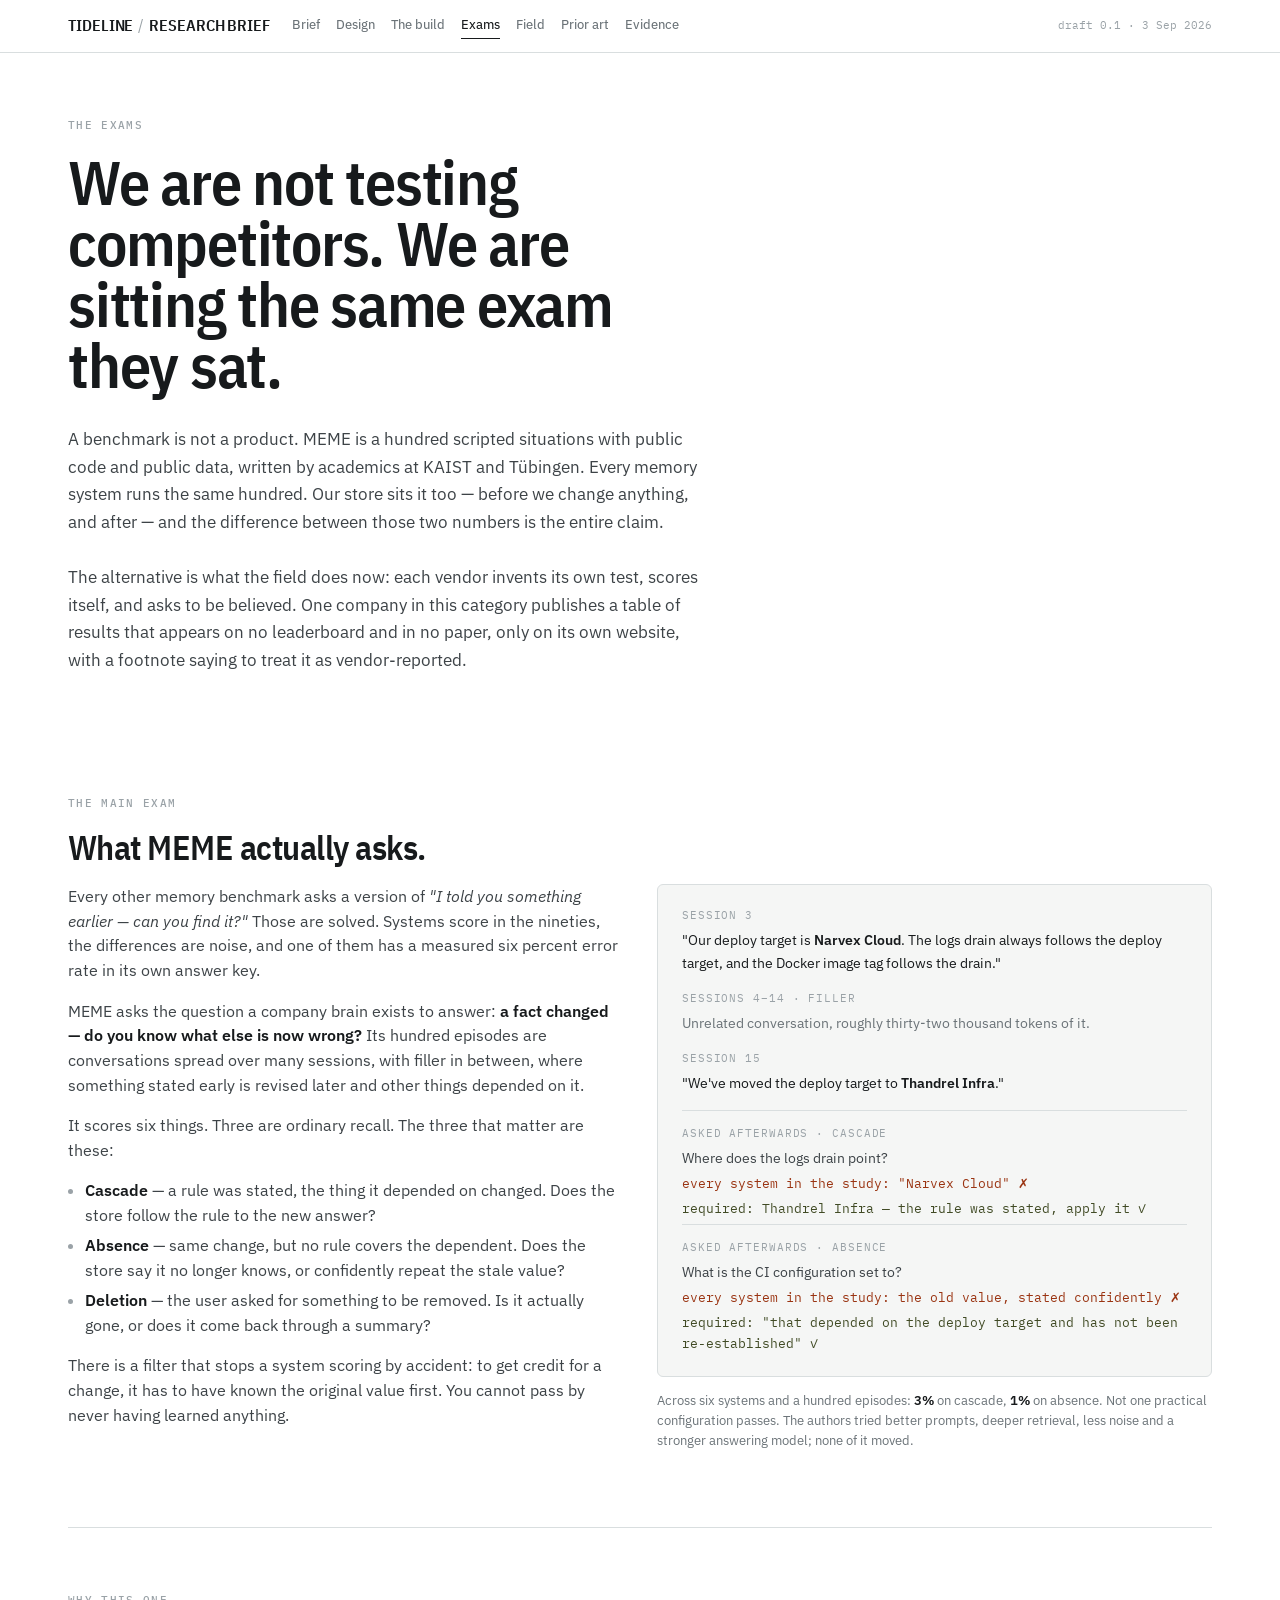
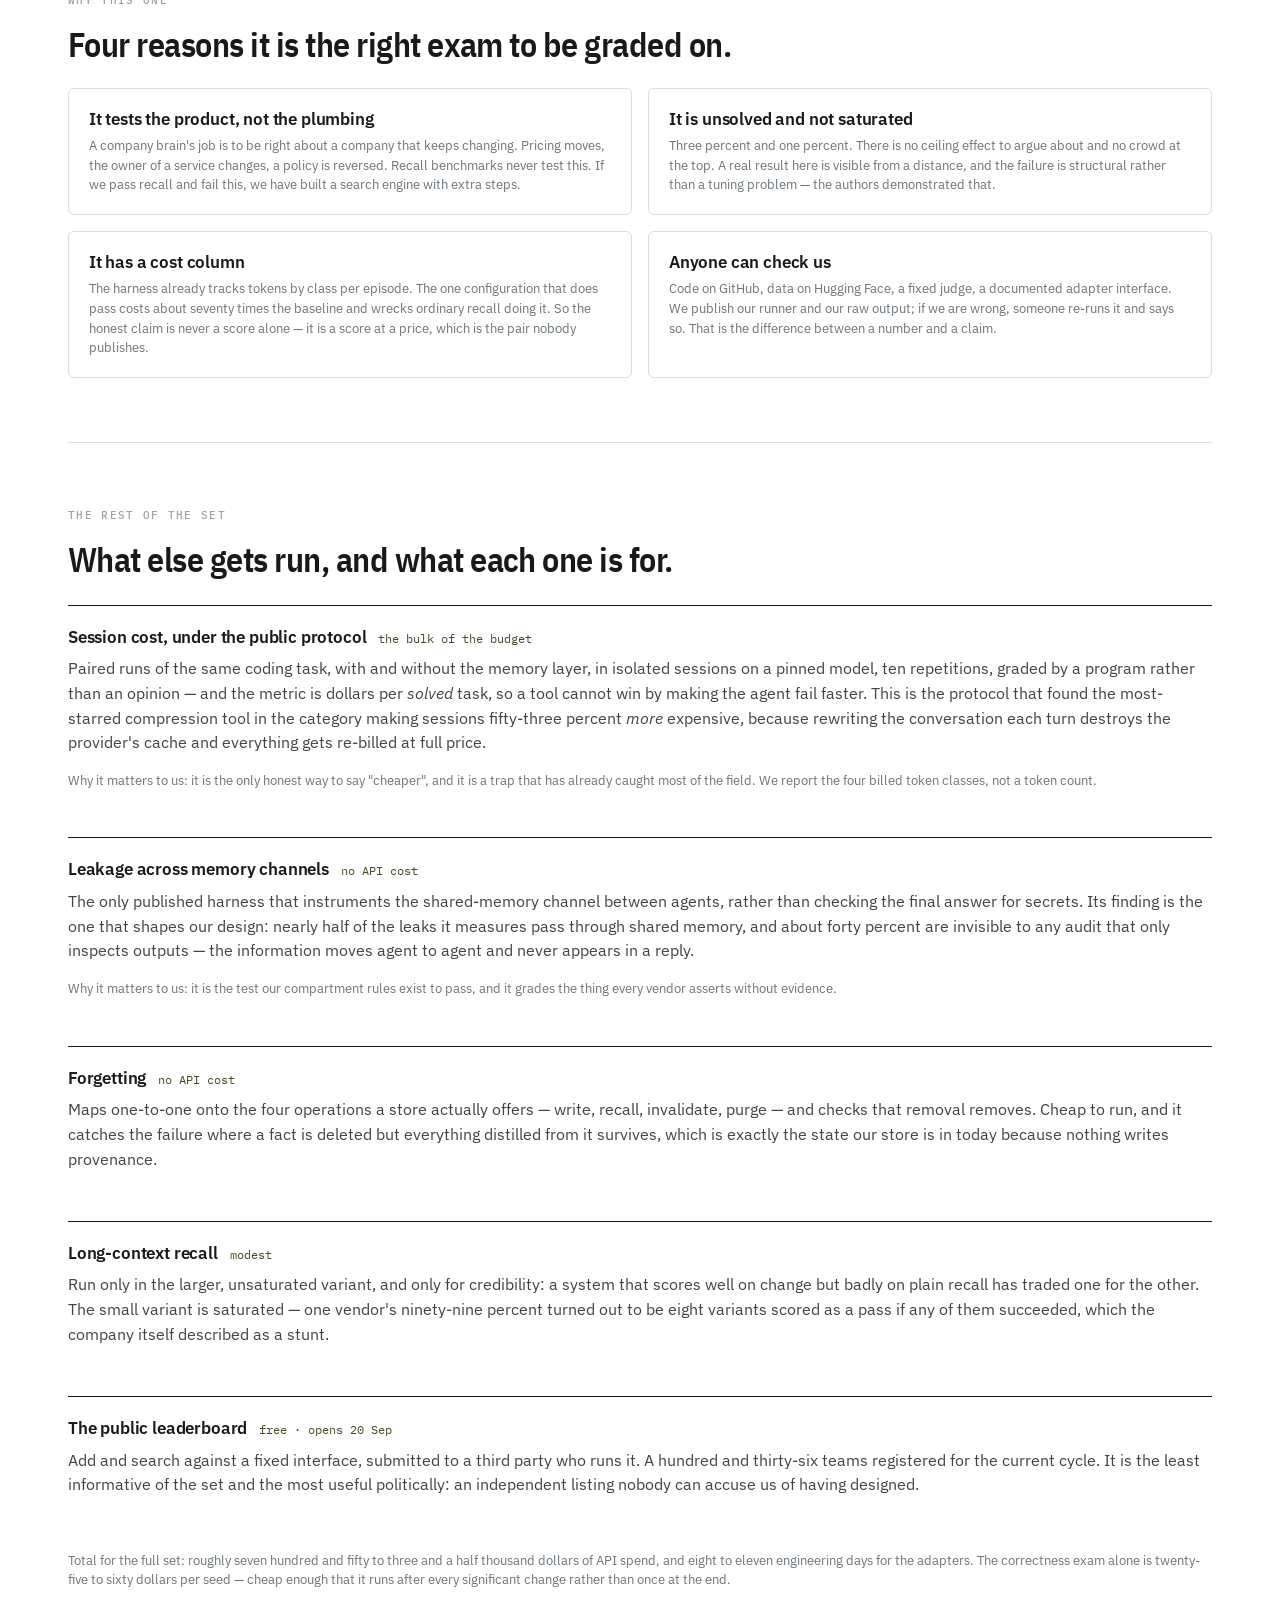
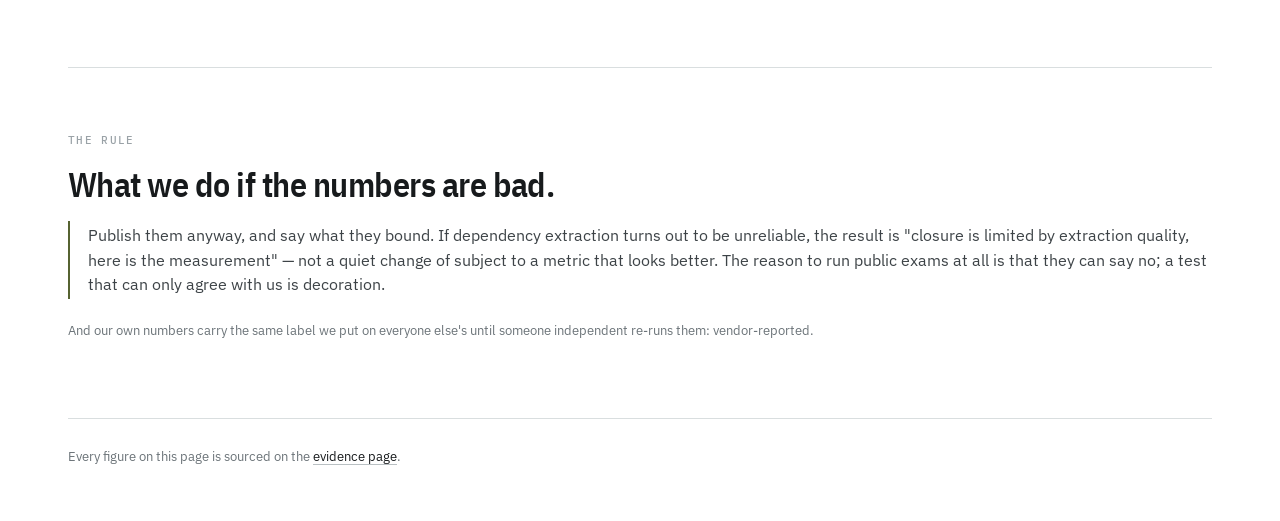
==== benchmarks.html @ a805fbaa "Put the whole research on the site, and lead with what we build The brief was one page of plan point" ====
<!doctype html>
<html lang="en">
<head>
<meta charset="utf-8" />
<meta name="viewport" content="width=device-width,initial-scale=1" />
<meta name="color-scheme" content="light" />
<title>Tideline — The exams</title>
<link rel="preconnect" href="https://fonts.googleapis.com">
<link rel="preconnect" href="https://fonts.gstatic.com" crossorigin>
<link href="https://fonts.googleapis.com/css2?family=IBM+Plex+Sans+Condensed:wght@500;600&family=IBM+Plex+Sans:wght@400;450;500;600&family=IBM+Plex+Mono:wght@400;500&display=swap" rel="stylesheet">
<link rel="stylesheet" href="assets/brief.css">
<style>
  .hero { padding: 64px 0 40px; }
  .hero h1 { max-width: 20ch; }
  .episode { background: var(--sunk); border: 1px solid var(--line); border-radius: var(--radius);
    padding: 22px 24px; font-size: .9rem; }
  .episode .t { font-family: var(--font-mono); font-size: .7rem; color: var(--ink-faint);
    letter-spacing: .08em; text-transform: uppercase; margin-bottom: 3px; }
  .episode .said { color: var(--ink); margin: 0 0 16px; }
  .episode .said b { font-weight: 600; }
  .episode .q { border-top: 1px solid var(--line); padding-top: 14px; margin-top: 4px; }
  .episode .ans { font-family: var(--font-mono); font-size: .8rem; margin: 5px 0 0; }
  .episode .bad { color: #9a3412; }
  .episode .good { color: var(--kelp-dk); }
  .exam { border-top: 1px solid var(--ink); padding: 20px 0 8px; margin-top: 26px; }
  .exam .hdr { display: flex; gap: 12px; align-items: baseline; flex-wrap: wrap; margin-bottom: 8px; }
  .exam .hdr h3 { margin: 0; }
  .exam .hdr .cost { font-family: var(--font-mono); font-size: .72rem; color: var(--kelp-dk); }
  .split { display: grid; grid-template-columns: 1fr 1fr; gap: 34px; }
  @media (max-width: 860px) { .split { grid-template-columns: 1fr; gap: 22px; } }
</style>
</head>
<body>

<header class="masthead">
  <div class="masthead-in">
    <span class="mark"><a href="index.html">Tideline <span class="dot">/</span> Research brief</a></span>
    <nav>
      <a href="index.html">Brief</a>
      <a href="protocol.html">Design</a>
      <a href="build.html">The build</a>
      <a href="benchmarks.html" aria-current="page">Exams</a>
      <a href="landscape.html">Field</a>
      <a href="prior-art.html">Prior art</a>
      <a href="evidence.html">Evidence</a>
    </nav>
    <span class="spacer"></span>
    <span class="stamp">draft 0.1 · 3 Sep 2026</span>
  </div>
</header>

<div class="wrap">

  <section class="hero" style="border-bottom:0">
    <p class="eyebrow">The exams</p>
    <h1>We are not testing competitors. We are sitting the same exam they sat.</h1>
    <p class="lede">A benchmark is not a product. MEME is a hundred scripted situations with public code and
      public data, written by academics at KAIST and Tübingen. Every memory system runs the same hundred. Our
      store sits it too — before we change anything, and after — and the difference between those two numbers
      is the entire claim.<br><br>
      The alternative is what the field does now: each vendor invents its own test, scores itself, and asks to
      be believed. One company in this category publishes a table of results that appears on no leaderboard and
      in no paper, only on its own website, with a footnote saying to treat it as vendor-reported.</p>
  </section>

  <section id="meme">
    <p class="eyebrow">The main exam</p>
    <h2>What MEME actually asks.</h2>
    <div class="split">
      <div>
        <p>Every other memory benchmark asks a version of <em>"I told you something earlier — can you find it?"</em>
          Those are solved. Systems score in the nineties, the differences are noise, and one of them has a
          measured six percent error rate in its own answer key.</p>
        <p>MEME asks the question a company brain exists to answer: <strong>a fact changed — do you know what
          else is now wrong?</strong> Its hundred episodes are conversations spread over many sessions, with
          filler in between, where something stated early is revised later and other things depended on it.</p>
        <p>It scores six things. Three are ordinary recall. The three that matter are these:</p>
        <ul class="tight">
          <li><strong>Cascade</strong> — a rule was stated, the thing it depended on changed. Does the store
            follow the rule to the new answer?</li>
          <li><strong>Absence</strong> — same change, but no rule covers the dependent. Does the store say it no
            longer knows, or confidently repeat the stale value?</li>
          <li><strong>Deletion</strong> — the user asked for something to be removed. Is it actually gone, or
            does it come back through a summary?</li>
        </ul>
        <p>There is a filter that stops a system scoring by accident: to get credit for a change, it has to have
          known the original value first. You cannot pass by never having learned anything.</p>
      </div>
      <div>
        <div class="episode">
          <p class="t">Session 3</p>
          <p class="said">"Our deploy target is <b>Narvex Cloud</b>. The logs drain always follows the deploy
            target, and the Docker image tag follows the drain."</p>
          <p class="t">Sessions 4–14 · filler</p>
          <p class="said" style="color:var(--ink-mute)">Unrelated conversation, roughly thirty-two thousand
            tokens of it.</p>
          <p class="t">Session 15</p>
          <p class="said">"We've moved the deploy target to <b>Thandrel Infra</b>."</p>
          <div class="q">
            <p class="t">Asked afterwards · cascade</p>
            <p style="margin:0">Where does the logs drain point?</p>
            <p class="ans bad">every system in the study: "Narvex Cloud" ✗</p>
            <p class="ans good">required: Thandrel Infra — the rule was stated, apply it ✓</p>
          </div>
          <div class="q">
            <p class="t">Asked afterwards · absence</p>
            <p style="margin:0">What is the CI configuration set to?</p>
            <p class="ans bad">every system in the study: the old value, stated confidently ✗</p>
            <p class="ans good">required: "that depended on the deploy target and has not been
              re-established" ✓</p>
          </div>
        </div>
        <p class="fine" style="margin-top:14px">Across six systems and a hundred episodes: <strong>3%</strong> on
          cascade, <strong>1%</strong> on absence. Not one practical configuration passes. The authors tried
          better prompts, deeper retrieval, less noise and a stronger answering model; none of it moved.</p>
      </div>
    </div>
  </section>

  <section id="why">
    <p class="eyebrow">Why this one</p>
    <h2>Four reasons it is the right exam to be graded on.</h2>
    <div class="grid g2" style="margin-top:24px">
      <div class="card">
        <h3>It tests the product, not the plumbing</h3>
        <p class="fine">A company brain's job is to be right about a company that keeps changing. Pricing moves,
          the owner of a service changes, a policy is reversed. Recall benchmarks never test this. If we pass
          recall and fail this, we have built a search engine with extra steps.</p>
      </div>
      <div class="card">
        <h3>It is unsolved and not saturated</h3>
        <p class="fine">Three percent and one percent. There is no ceiling effect to argue about and no crowd at
          the top. A real result here is visible from a distance, and the failure is structural rather than a
          tuning problem — the authors demonstrated that.</p>
      </div>
      <div class="card">
        <h3>It has a cost column</h3>
        <p class="fine">The harness already tracks tokens by class per episode. The one configuration that does
          pass costs about seventy times the baseline and wrecks ordinary recall doing it. So the honest claim
          is never a score alone — it is a score at a price, which is the pair nobody publishes.</p>
      </div>
      <div class="card">
        <h3>Anyone can check us</h3>
        <p class="fine">Code on GitHub, data on Hugging Face, a fixed judge, a documented adapter interface. We
          publish our runner and our raw output; if we are wrong, someone re-runs it and says so. That is the
          difference between a number and a claim.</p>
      </div>
    </div>
  </section>

  <section id="others">
    <p class="eyebrow">The rest of the set</p>
    <h2>What else gets run, and what each one is for.</h2>

    <div class="exam">
      <div class="hdr"><h3>Session cost, under the public protocol</h3><span class="cost">the bulk of the budget</span></div>
      <p>Paired runs of the same coding task, with and without the memory layer, in isolated sessions on a pinned
        model, ten repetitions, graded by a program rather than an opinion — and the metric is dollars per
        <em>solved</em> task, so a tool cannot win by making the agent fail faster. This is the protocol that
        found the most-starred compression tool in the category making sessions fifty-three percent
        <em>more</em> expensive, because rewriting the conversation each turn destroys the provider's cache and
        everything gets re-billed at full price.</p>
      <p class="fine">Why it matters to us: it is the only honest way to say "cheaper", and it is a trap that has
        already caught most of the field. We report the four billed token classes, not a token count.</p>
    </div>

    <div class="exam">
      <div class="hdr"><h3>Leakage across memory channels</h3><span class="cost">no API cost</span></div>
      <p>The only published harness that instruments the shared-memory channel between agents, rather than
        checking the final answer for secrets. Its finding is the one that shapes our design: nearly half of the
        leaks it measures pass through shared memory, and about forty percent are invisible to any audit that
        only inspects outputs — the information moves agent to agent and never appears in a reply.</p>
      <p class="fine">Why it matters to us: it is the test our compartment rules exist to pass, and it grades the
        thing every vendor asserts without evidence.</p>
    </div>

    <div class="exam">
      <div class="hdr"><h3>Forgetting</h3><span class="cost">no API cost</span></div>
      <p>Maps one-to-one onto the four operations a store actually offers — write, recall, invalidate, purge —
        and checks that removal removes. Cheap to run, and it catches the failure where a fact is deleted but
        everything distilled from it survives, which is exactly the state our store is in today because nothing
        writes provenance.</p>
    </div>

    <div class="exam">
      <div class="hdr"><h3>Long-context recall</h3><span class="cost">modest</span></div>
      <p>Run only in the larger, unsaturated variant, and only for credibility: a system that scores well on
        change but badly on plain recall has traded one for the other. The small variant is saturated — one
        vendor's ninety-nine percent turned out to be eight variants scored as a pass if any of them succeeded,
        which the company itself described as a stunt.</p>
    </div>

    <div class="exam">
      <div class="hdr"><h3>The public leaderboard</h3><span class="cost">free · opens 20 Sep</span></div>
      <p>Add and search against a fixed interface, submitted to a third party who runs it. A hundred and
        thirty-six teams registered for the current cycle. It is the least informative of the set and the most
        useful politically: an independent listing nobody can accuse us of having designed.</p>
    </div>

    <p class="fine" style="margin-top:30px">Total for the full set: roughly seven hundred and fifty to three and
      a half thousand dollars of API spend, and eight to eleven engineering days for the adapters. The
      correctness exam alone is twenty-five to sixty dollars per seed — cheap enough that it runs after every
      significant change rather than once at the end.</p>
  </section>

  <section id="honesty">
    <p class="eyebrow">The rule</p>
    <h2>What we do if the numbers are bad.</h2>
    <div class="callout">
      <p>Publish them anyway, and say what they bound. If dependency extraction turns out to be unreliable, the
        result is "closure is limited by extraction quality, here is the measurement" — not a quiet change of
        subject to a metric that looks better. The reason to run public exams at all is that they can say no;
        a test that can only agree with us is decoration.</p>
    </div>
    <p class="fine" style="margin-top:22px">And our own numbers carry the same label we put on everyone else's
      until someone independent re-runs them: vendor-reported.</p>
  </section>

  <p class="foot">Every figure on this page is sourced on the <a href="evidence.html">evidence page</a>.</p>

</div>
</body>
</html>
---- assets/brief.css ----
/* Tideline — research brief.
 *
 * Drawn from the subject: a tideline is the mark high water leaves on the shore,
 * a record of what was true and when. The instruments of that record are the
 * marigram (a stylus line on a drum) and the tide table (columns of times and
 * heights). So: paper white, slate ink, one accent — kelp, the dark olive of the
 * wrack line — used only as a mark. Numbers are set in Plex Mono, tide-table style.
 * Light in every environment; there are no dark tokens.
 *
 * Reference numbers: body 15.5/1.6, hairline #d9dedf, section rhythm 64px,
 * card padding 20px, table row 11px, radius 6px, headline tracking -0.02em.
 */

:root {
  color-scheme: light;

  --paper:     #ffffff;
  --sunk:      #f5f6f5;
  --band:      #eceeec;
  --ink:       #171a1c;
  --ink-soft:  #3d4347;
  --ink-mute:  #6b7378;
  --ink-faint: #9aa2a7;
  --line:      #d9dedf;
  --line-soft: #eceff0;

  --kelp:      #566331;   /* the mark: phase rules, high-water ticks, one word */
  --kelp-dk:   #414b25;
  --kelp-bg:   #f1f3ea;
  --yes:       #2f6b3a;
  --no:        #9aa2a7;

  --font-display: 'IBM Plex Sans Condensed', 'IBM Plex Sans', -apple-system, 'Segoe UI', sans-serif;
  --font-text:    'IBM Plex Sans', -apple-system, BlinkMacSystemFont, 'Segoe UI', sans-serif;
  --font-mono:    'IBM Plex Mono', ui-monospace, SFMono-Regular, Menlo, monospace;

  --measure: 68ch;
  --pad: clamp(20px, 5vw, 48px);
  --radius: 6px;
}

* { box-sizing: border-box; }
html { -webkit-text-size-adjust: 100%; scroll-behavior: smooth; scroll-padding-top: 72px; }
body {
  margin: 0;
  background: var(--paper);
  color: var(--ink-soft);
  font-family: var(--font-text);
  font-size: 15.5px;
  line-height: 1.6;
  -webkit-font-smoothing: antialiased;
  font-variant-numeric: tabular-nums;
  overflow-x: hidden;
}
@media (prefers-reduced-motion: reduce) { html { scroll-behavior: auto; } }

/* ---------- masthead ---------- */
.masthead {
  position: sticky; top: 0; z-index: 40;
  background: rgba(255,255,255,.9);
  backdrop-filter: saturate(160%) blur(10px);
  border-bottom: 1px solid var(--line);
}
.masthead-in {
  max-width: 1240px; margin: 0 auto; padding: 0 var(--pad);
  height: 52px; display: flex; align-items: center; gap: 22px;
}
.mark { font-family: var(--font-display); font-size: 1rem; font-weight: 600; letter-spacing: -.005em;
  white-space: nowrap; color: var(--ink); text-transform: uppercase; }
.mark a { color: var(--ink); text-decoration: none; }
.mark .dot { color: var(--ink-faint); font-weight: 400; padding: 0 2px; }
.masthead nav { display: flex; gap: 16px; overflow-x: auto; scrollbar-width: none; min-width: 0; }
.masthead nav::-webkit-scrollbar { display: none; }
.masthead nav a {
  color: var(--ink-mute); text-decoration: none; font-size: .8125rem; font-weight: 450;
  white-space: nowrap; padding: 2px 0; border-bottom: 1.5px solid transparent;
}
.masthead nav a:hover, .masthead nav a:focus-visible { color: var(--ink); outline: none; border-bottom-color: var(--kelp); }
.masthead nav a[aria-current="page"] { color: var(--ink); border-bottom-color: var(--ink); }
.masthead .spacer { flex: 1; }
.stamp { font-family: var(--font-mono); font-size: .6875rem; color: var(--ink-faint); white-space: nowrap; }
@media (max-width: 860px) { .stamp { display: none; } .masthead-in { gap: 14px; } }

/* ---------- layout ---------- */
.wrap { max-width: 1240px; margin: 0 auto; padding: 0 var(--pad); }
.col  { max-width: var(--measure); }
section { padding: 64px 0; border-bottom: 1px solid var(--line); }
section:last-of-type { border-bottom: 0; }

h1, h2, h3 { color: var(--ink); margin: 0 0 .5em; }
h1 { font-family: var(--font-display); font-size: clamp(2.5rem, 5vw, 3.9rem); font-weight: 600;
  letter-spacing: -.02em; line-height: .98; }
h2 { font-family: var(--font-display); font-size: clamp(1.6rem, 2.8vw, 2.15rem); font-weight: 600;
  letter-spacing: -.015em; line-height: 1.1; }
h3 { font-family: var(--font-text); font-size: 1.0625rem; letter-spacing: -.01em; line-height: 1.3; font-weight: 600; }
p { margin: 0 0 1em; }
a { color: var(--ink); text-decoration: underline; text-decoration-color: #b9c0c3;
  text-decoration-thickness: 1px; text-underline-offset: 2.5px; }
a:hover { text-decoration-color: var(--kelp); }
a:focus-visible { outline: 2px solid var(--kelp); outline-offset: 2px; }
strong { color: var(--ink); font-weight: 600; }
em { font-style: italic; }
code { font-family: var(--font-mono); font-size: .855em; background: var(--band);
  padding: 1.5px 5px; border-radius: 4px; color: var(--ink); }

.eyebrow {
  font-family: var(--font-mono); font-size: .6875rem; letter-spacing: .12em;
  text-transform: uppercase; color: var(--ink-faint); margin: 0 0 16px; font-weight: 500;
}
.eyebrow b { color: var(--kelp-dk); font-weight: 500; }
.lede { font-size: 1.0625rem; line-height: 1.62; color: var(--ink-soft); max-width: 64ch; }
.lede strong { color: var(--ink); }
.fine { font-size: .8125rem; color: var(--ink-mute); line-height: 1.52; }

/* ---------- primitives ---------- */
.grid { display: grid; gap: 16px; }
.g2 { grid-template-columns: repeat(2, 1fr); }
.g3 { grid-template-columns: repeat(3, 1fr); }
@media (max-width: 900px) { .g3 { grid-template-columns: repeat(2, 1fr); } }
@media (max-width: 620px) { .g2, .g3 { grid-template-columns: 1fr; } }

.card {
  background: var(--paper); border: 1px solid var(--line);
  border-radius: var(--radius); padding: 19px 20px;
}
.card h3 { margin-bottom: 6px; }
.card p:last-child, .card .fine:last-child, .card ul:last-child, .card table:last-child { margin-bottom: 0; }

/* the reading, tide-table style: a mono number with a small label under it */
.reading { border-top: 1px solid var(--ink); padding: 10px 0 0; }
.reading .n { font-family: var(--font-mono); font-size: 1.55rem; font-weight: 500; line-height: 1.1;
  letter-spacing: -.02em; display: block; color: var(--ink); }
.reading .l { font-size: .75rem; color: var(--ink-mute); line-height: 1.38; display: block; margin-top: 6px; }

table.data { width: 100%; border-collapse: collapse; font-size: .875rem; }
table.data th {
  text-align: left; font-family: var(--font-mono); font-weight: 500; font-size: .6875rem; letter-spacing: .1em;
  text-transform: uppercase; color: var(--ink-faint); padding: 0 14px 8px 0;
  border-bottom: 1px solid var(--ink);
}
table.data td { padding: 11px 14px 11px 0; border-bottom: 1px solid var(--line-soft);
  color: var(--ink-soft); vertical-align: top; }
table.data td:first-child { color: var(--ink); font-weight: 550; }
table.data tr:last-child td { border-bottom: 0; }
table.data td.num { font-family: var(--font-mono); font-size: .8rem; white-space: nowrap; color: var(--ink); }

ul.tight { margin: 0 0 1em; padding-left: 1.1em; }
ul.tight li { margin-bottom: .35em; }
ul.tight li::marker { color: var(--ink-faint); }

/* Weight from a rule and the type, never from a fill. */
.callout { border-left: 2px solid var(--kelp); padding: 2px 0 2px 18px; }
.callout p:last-child { margin-bottom: 0; }

.panel { background: var(--sunk); border: 1px solid var(--line); border-radius: var(--radius);
  padding: clamp(22px, 3.6vw, 36px); }

.two { display: grid; grid-template-columns: 1.15fr 1fr; gap: 46px; align-items: start; }
@media (max-width: 900px) { .two { grid-template-columns: 1fr; gap: 30px; } }

/* ---------- the marigram (signature) ---------- */
.marigram { margin: 44px 0 0; }
.marigram svg { width: 100%; height: auto; display: block; }
.marigram .axis { stroke: var(--line); stroke-width: 1; }
.marigram .grid { stroke: var(--line-soft); stroke-width: 1; }
.marigram .trace { fill: none; stroke: var(--ink); stroke-width: 1.6; stroke-linecap: round; stroke-linejoin: round; }
.marigram .hw { stroke: var(--kelp); stroke-width: 1.5; }
.marigram .hw-dot { fill: var(--kelp); }
.marigram text { font-family: var(--font-mono); font-size: 10.5px; fill: var(--ink-mute); }
.marigram text.day { fill: var(--ink-faint); }
.marigram text.read { fill: var(--ink); font-weight: 500; }
.marigram text.ph { fill: var(--ink-soft); font-family: var(--font-text); font-size: 11px; }
@media (prefers-reduced-motion: no-preference) {
  .marigram .trace { stroke-dasharray: 2400; stroke-dashoffset: 2400; animation: draw 2.6s cubic-bezier(.4,0,.2,1) .25s forwards; }
  .marigram .hw, .marigram .hw-dot, .marigram text.read { opacity: 0; animation: appear .5s ease forwards; }
  .marigram .p1 { animation-delay: .75s; } .marigram .p2 { animation-delay: 1.15s; } .marigram .p3 { animation-delay: 1.6s; }
  .marigram .p4 { animation-delay: 2.05s; } .marigram .p5 { animation-delay: 2.5s; } .marigram .p6 { animation-delay: 2.85s; }
}
@keyframes draw { to { stroke-dashoffset: 0; } }
@keyframes appear { to { opacity: 1; } }

/* ---------- phases: the tide table ---------- */
.phase { border-top: 1px solid var(--kelp); padding: 18px 0 10px; display: grid;
  grid-template-columns: 168px 1fr; gap: 24px; }
.phase:last-of-type { border-bottom: 1px solid var(--line); }
@media (max-width: 720px) { .phase { grid-template-columns: 1fr; gap: 8px; } }
.phase .d { font-family: var(--font-mono); font-size: .75rem; color: var(--ink-mute); line-height: 1.55; }
.phase .d b { display: block; color: var(--ink); font-family: var(--font-display); font-size: 1.15rem;
  font-weight: 600; letter-spacing: -.01em; margin-bottom: 2px; }
.phase h3 { margin-bottom: 8px; }
.phase .out { margin-top: 10px; font-size: .86rem; color: var(--ink-soft); border-left: 2px solid var(--kelp); padding-left: 12px; }
.phase .out b { color: var(--ink); font-weight: 600; }

.risk { border-top: 1px solid var(--ink); padding-top: 14px; }
.risk h3 { margin-bottom: 4px; }
.risk .a { font-size: .86rem; color: var(--ink-soft); }
.risk .a b { color: var(--ink); font-weight: 600; }

.foot { padding: 28px 0 40px; font-size: .8125rem; color: var(--ink-mute); border-top: 1px solid var(--line); }
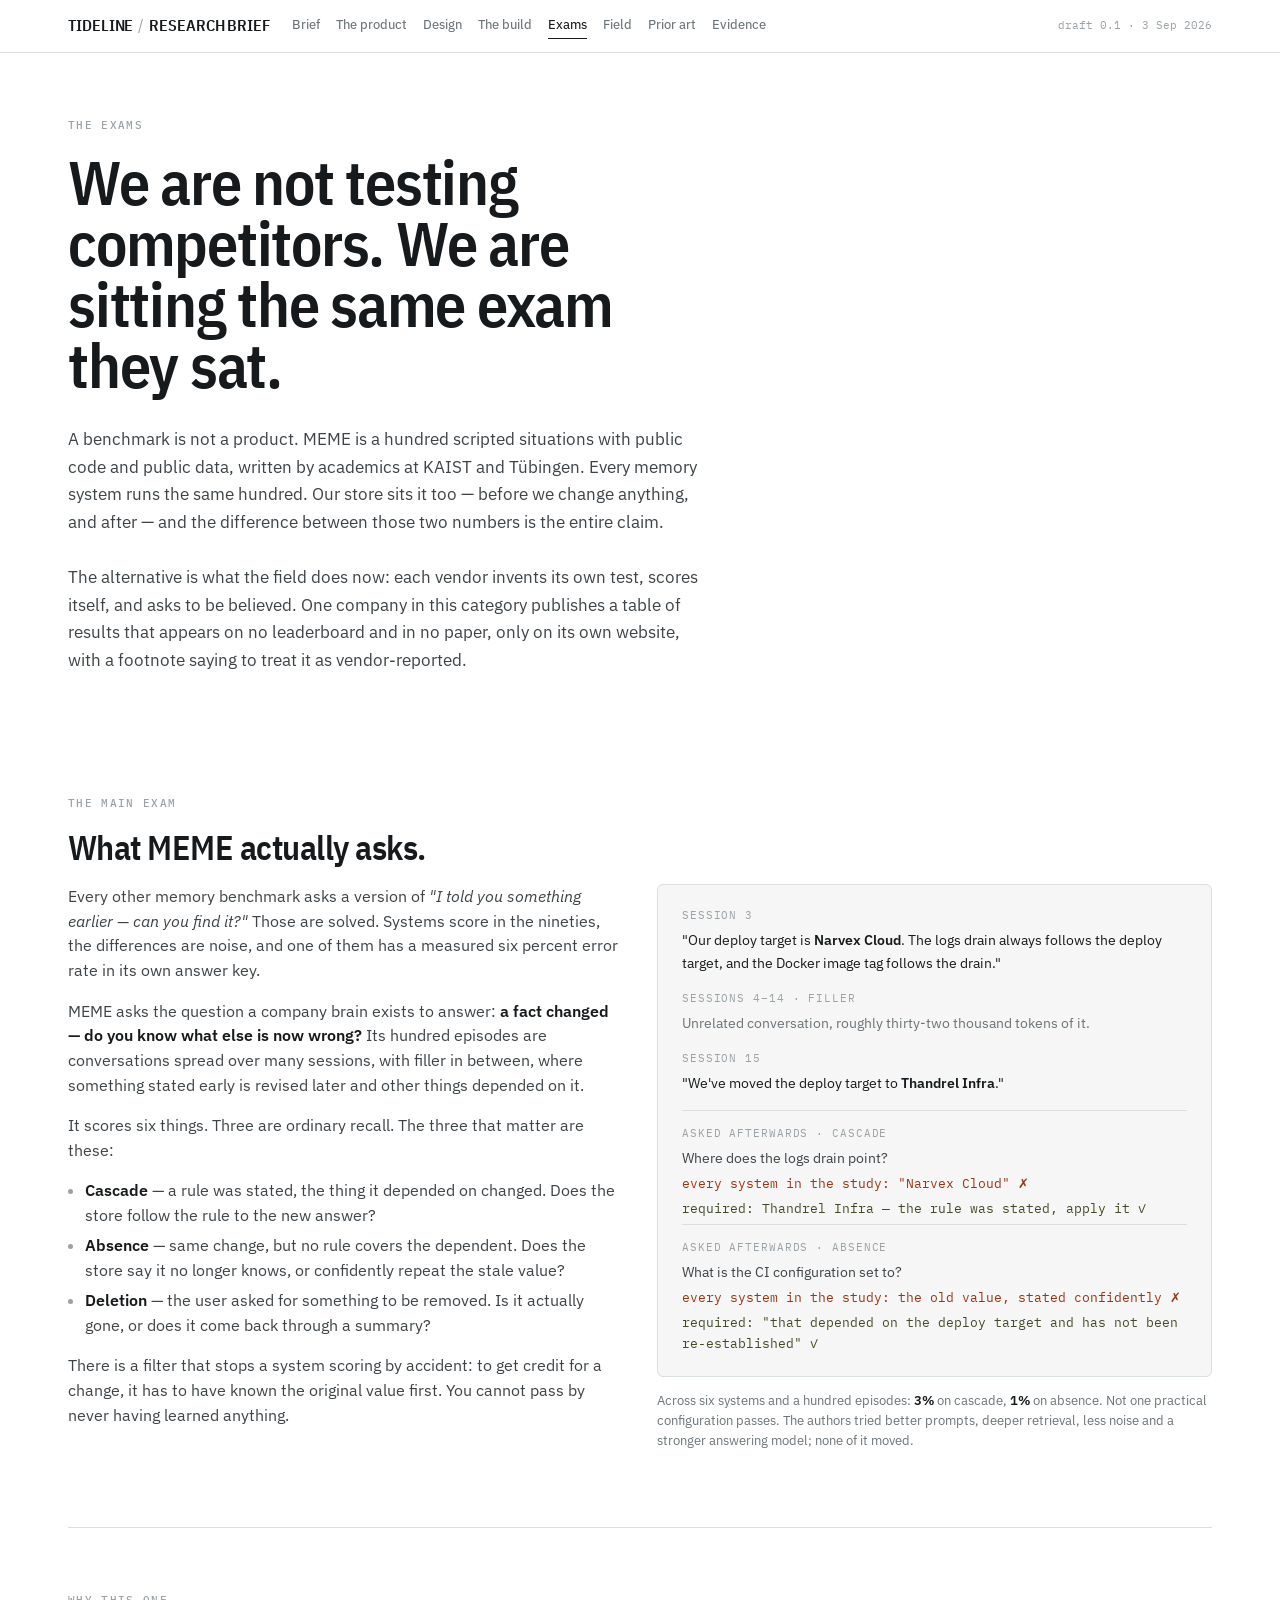
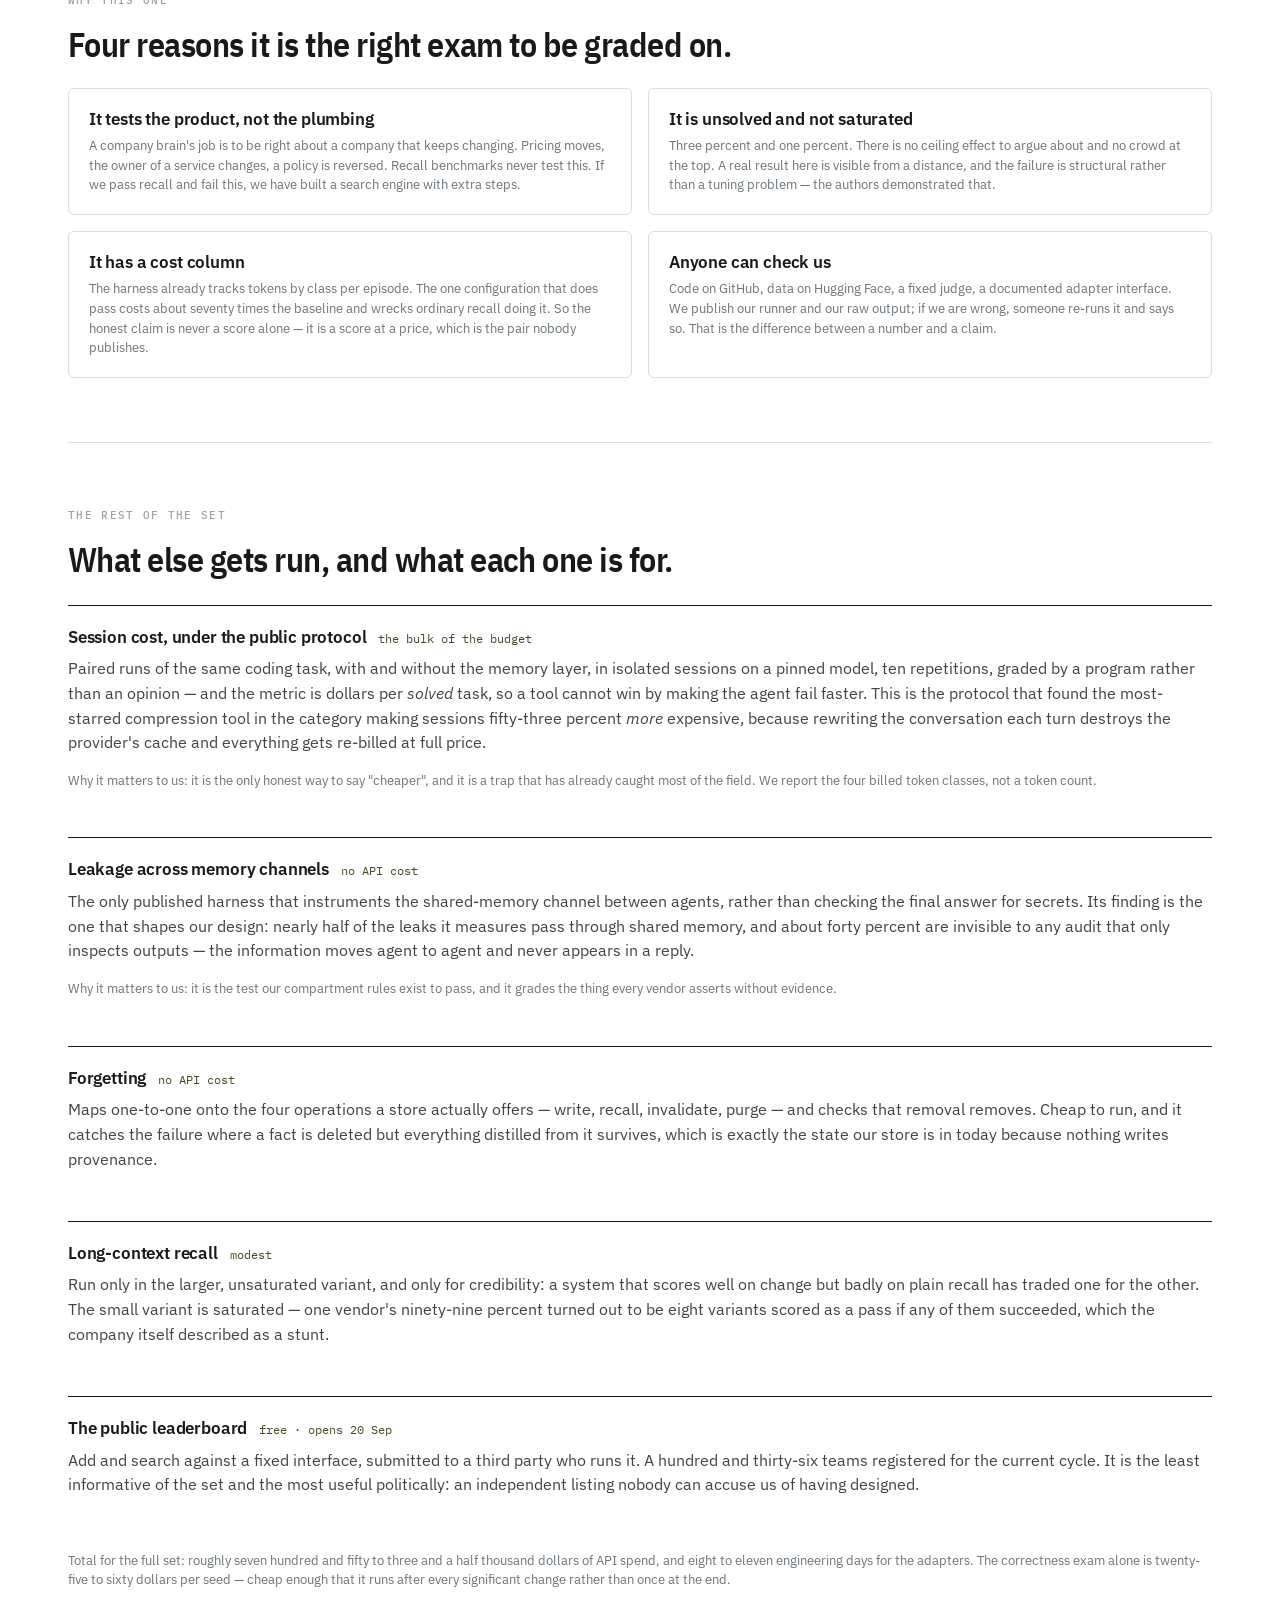
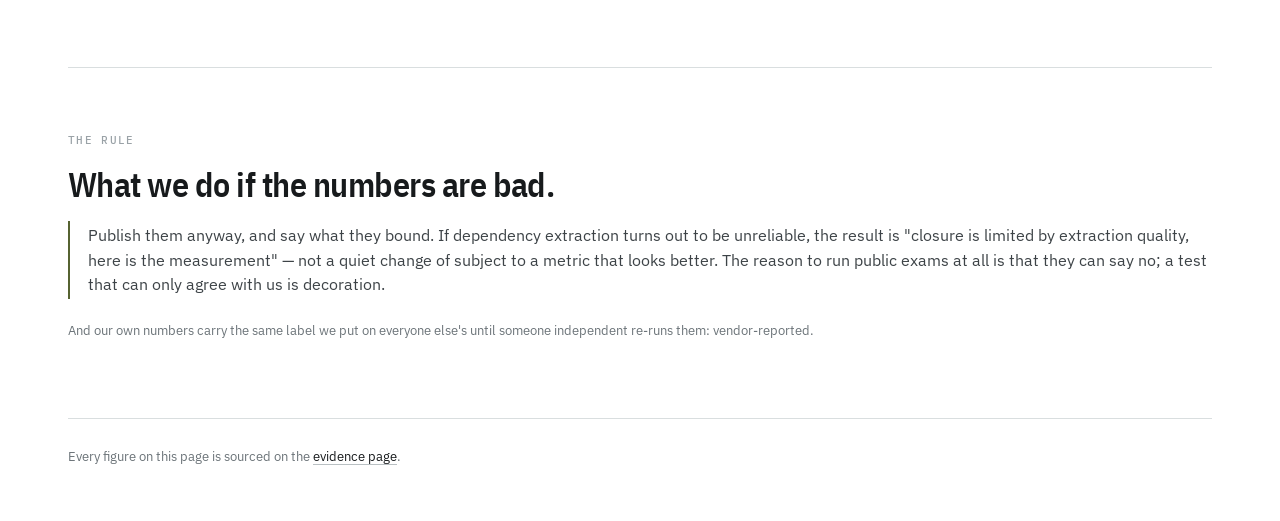
==== commit d4643d8f: "Say what the product is, not just how the month is spent The site described a twenty-five day sprint" ====
--- a/benchmarks.html
+++ b/benchmarks.html
@@ -37,6 +37,7 @@
     <span class="mark"><a href="index.html">Tideline <span class="dot">/</span> Research brief</a></span>
     <nav>
       <a href="index.html">Brief</a>
+      <a href="product.html">The product</a>
       <a href="protocol.html">Design</a>
       <a href="build.html">The build</a>
       <a href="benchmarks.html" aria-current="page">Exams</a>
